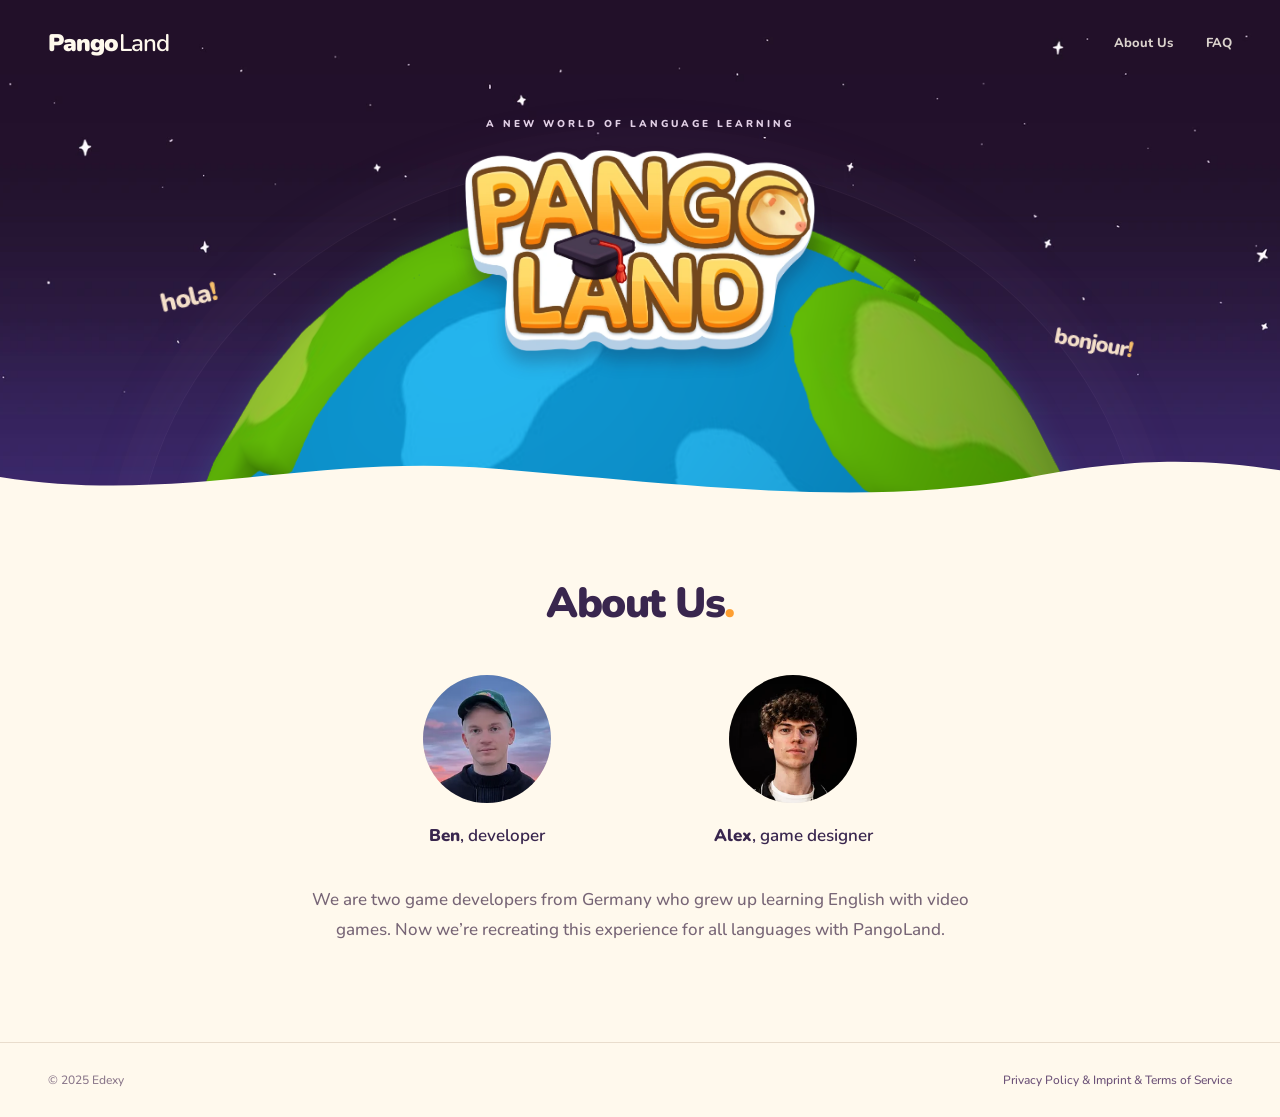
==== about/index.html @ 83613b7b "Move team to About Us page and replace PangoLand FAQ" ====
<!doctype html>
<html lang="en">
  <head>
    <meta charset="UTF-8" />
    <meta name="viewport" content="width=device-width, initial-scale=1" />
    <meta name="theme-color" content="#24152f" />
    <meta
      name="description"
      content="Meet Ben and Alex, the game developers from Germany creating PangoLand to help people learn languages through play."
    />
    <title>About Us — PangoLand</title>
    <link rel="icon" href="./favicon.png" type="image/png" sizes="64x64" />
    <link
      rel="preload"
      href="./assets/logo.webp"
      as="image"
      fetchpriority="high"
    />
    <script type="module" crossorigin src="./assets/load-globe-CWcsvR_Y.js"></script>
    <link rel="stylesheet" crossorigin href="./assets/load-globe-BnlYXJ7b.css">
  </head>
  <body>
    <a class="skip-link" href="#about">Skip to About Us</a>
    <main>
      <section class="world" id="world" aria-label="Welcome to Pango Land">
        <header class="navigation">
          <a class="wordmark" href="/pangoland/" aria-label="Pango Land home"
            ><strong>Pango</strong><span>Land</span></a
          >
          <nav aria-label="Main navigation">
            <a class="nav-link" href="/about/" aria-current="page">About Us</a>
            <a class="nav-link" href="/pangoland/#faq">FAQ</a>
          </nav>
        </header>

        <div class="banner-title">
          <p class="banner-eyebrow">A NEW WORLD OF LANGUAGE LEARNING</p>
          <img
            class="banner-logo"
            src="./assets/logo.webp"
            alt="Pango Land"
            width="790"
            height="451"
            fetchpriority="high"
          />
        </div>

        <div class="globe-stage">
          <div class="globe-halo" aria-hidden="true"></div>
          <div class="globe-view" id="globe-view">
            <img
              class="globe-poster"
              src="./assets/globe-poster.webp"
              alt=""
              width="1024"
              height="1024"
            />
            <canvas
              id="globe-canvas"
              tabindex="0"
              role="img"
              aria-label="Interactive globe with flags for France, Germany, the Netherlands, Simplified Chinese, Traditional Chinese, Japan, and Mexico"
              aria-describedby="globe-instructions"
            ></canvas>
          </div>
        </div>
        <p id="globe-instructions" class="visually-hidden">
          Drag to spin the globe. When focused, use the arrow keys to rotate it
          and Space to pause or resume automatic rotation.
        </p>
        <span class="orbital-word orbital-word-left" aria-hidden="true"
          >hola<span>!</span></span
        >
        <span class="orbital-word orbital-word-right" aria-hidden="true"
          >bonjour<span>!</span></span
        >
        <svg
          class="section-wave"
          viewBox="0 0 1440 65"
          preserveAspectRatio="none"
          aria-hidden="true"
        >
          <path
            d="M0 36C200 70 352 8 554 26C780 46 977 74 1160 36C1280 11 1360 15 1440 28V65H0Z"
          />
        </svg>
      </section>

      <section class="about-section" id="about" aria-labelledby="about-title">
        <h1 id="about-title">About Us<span>.</span></h1>
        <div class="team">
          <article class="team-member">
            <div class="profile-photo profile-ben">
              <img
                src="./assets/ben-256.webp"
                srcset="./assets/ben-256.webp 256w, ./assets/ben-512.webp 512w"
                sizes="(max-width: 760px) 138px, 163px"
                alt="Ben"
                width="512"
                height="561"
                loading="lazy"
                decoding="async"
              />
            </div>
            <h2>Ben<span class="team-role">, developer</span></h2>
          </article>
          <article class="team-member">
            <div class="profile-photo profile-alex">
              <img
                src="./assets/alex-256.webp"
                srcset="./assets/alex-256.webp 256w, ./assets/alex-512.webp 512w"
                sizes="(max-width: 760px) 144px, 170px"
                alt="Alex"
                width="512"
                height="512"
                loading="lazy"
                decoding="async"
              />
            </div>
            <h2>Alex<span class="team-role">, game designer</span></h2>
          </article>
        </div>
        <p class="team-description">
          We are two game developers from Germany who grew up learning English
          with video games. Now we’re recreating this experience for all languages
          with PangoLand.
        </p>
      </section>
    </main>

    <footer>
      <p>© 2025 Edexy</p>
      <a href="https://www.edexy-learn.com/imprint.html"
        >Privacy Policy &amp; Imprint &amp; Terms of Service</a
      >
    </footer>

  </body>
</html>
---- about/assets/load-globe-BnlYXJ7b.css ----
@font-face{font-family:Nunito Variable;font-style:normal;font-display:swap;font-weight:200 1000;src:url(./nunito-latin-wght-normal-BzFMHfZw.woff2)format("woff2")}:root{color:#39264e;font-synthesis:none;--cream:#fff9ed;--purple:#583779;--ink:#39264e;--orange:#fe9f31;background:#fff9ed;font-family:Nunito Variable,Nunito,ui-rounded,system-ui,sans-serif;font-size:16px;font-weight:500}*{box-sizing:border-box}html{scroll-behavior:smooth;scroll-padding-top:30px}body{min-width:280px;margin:0}button,a{-webkit-tap-highlight-color:transparent}button{font:inherit;cursor:pointer}a{color:inherit;text-decoration:none}button:focus-visible,a:focus-visible{outline-offset:6px;outline:3px solid #eea93b}button{touch-action:manipulation}img{max-width:100%;height:auto;display:block}button{border:0}.sr-only{clip-path:inset(50%);white-space:nowrap;border:0;width:1px;height:1px;margin:-1px;padding:0;position:absolute;overflow:hidden}.skip-link{z-index:20;background:var(--cream);border-radius:10px;padding:12px 20px;position:fixed;top:12px;left:12px;transform:translateY(-180%)}.skip-link:focus{transform:translateY(0)}.world{isolation:isolate;color:#fff9ed;background:#24152f url(../assets/banner-background.webp) 50%/cover no-repeat;height:500px;position:relative;overflow:hidden}.navigation{z-index:5;justify-content:space-between;align-items:center;max-width:1320px;margin:auto;padding:27px 48px;display:flex;position:relative}.wordmark{letter-spacing:-.9px;align-items:center;font-size:24px;font-weight:600;display:flex}.wordmark strong{font-weight:950}.navigation nav{align-items:center;gap:33px;font-size:13px;font-weight:750;display:flex}.nav-link{opacity:.84;transition:opacity .2s}.nav-link:hover{opacity:1}.banner-title{z-index:3;pointer-events:none;flex-direction:column;align-items:center;display:flex;position:absolute;inset:117px 0 auto}.banner-eyebrow{letter-spacing:3px;color:#e1cfe5;margin:0 0 19px;font-size:10px;font-weight:850}.banner-logo{filter:drop-shadow(0 12px 8px #17133040);width:350px}.globe-stage{pointer-events:none;z-index:1;width:950px;height:310px;position:absolute;bottom:5px;left:50%;transform:translate(-50%)}.globe-view{aspect-ratio:1;filter:drop-shadow(0 0 14px #4fbfe422);width:131.455%;position:absolute;top:0;left:-15.7277%;transform:translateY(-11.9643%)}.globe-poster,.globe-view canvas{object-fit:contain;width:100%;height:100%;position:absolute;inset:0}.globe-view canvas{opacity:0;pointer-events:auto;touch-action:none;cursor:grab;-webkit-user-select:none;user-select:none;transition:opacity .8s}.globe-view canvas:active{cursor:grabbing}.globe-view:has(canvas:focus-visible){filter:drop-shadow(0 0 12px #ffc76488)}.globe-view canvas:focus-visible{outline:none}.visually-hidden{clip-path:inset(50%);white-space:nowrap;border:0;width:1px;height:1px;margin:-1px;padding:0;position:absolute;overflow:hidden}.globe-view.is-ready canvas{opacity:1}.globe-view .globe-poster{width:76.0714%;height:76.0714%;inset:11.9643%}.globe-view.is-ready .globe-poster{opacity:0;transition:opacity .8s}.globe-halo{border:1px solid #f1d1ff0e;border-radius:50%;position:absolute;inset:-28px -30px -505px;box-shadow:0 0 80px #9d6bd610,0 0 0 30px #ffffff02}.orbital-word{pointer-events:none;z-index:2;letter-spacing:-1px;color:#f4dfc9;font-size:26px;font-weight:850;position:absolute}.orbital-word span{color:#f4be6a}.orbital-word-left{top:280px;left:calc(50% - 480px);transform:rotate(-13deg)}.orbital-word-right{font-size:22px;top:328px;right:calc(50% - 493px);transform:rotate(11deg)}.section-wave{pointer-events:none;z-index:4;width:100%;height:54px;fill:var(--cream);position:absolute;bottom:-1px;left:0}.adventure{background:radial-gradient(ellipse at 73% 42%, #ffecbf75, transparent 54%), var(--cream);padding:57px 48px 96px;position:relative;overflow:clip}.adventure-inner{grid-template-columns:46% 54%;align-items:center;max-width:1200px;min-height:480px;margin:0 auto;display:grid}.adventure-copy{z-index:2;padding-bottom:25px;position:relative}.eyebrow{letter-spacing:1.8px;color:#98764e;align-items:center;gap:9px;margin:0 0 22px;font-size:9px;font-weight:900;display:flex}.eyebrow>span{color:#db963b;font-size:19px;line-height:1}h1{letter-spacing:-2.5px;margin:0 0 25px;font-size:clamp(46px,4.3vw,64px);font-weight:950;line-height:1.05}.play-highlight{color:var(--orange);display:inline-block;position:relative}.play-highlight svg{fill:none;width:100%;height:13px;stroke:var(--orange);stroke-width:3px;stroke-linecap:round;position:absolute;bottom:-10px;left:0}.intro{max-width:350px;margin:31px 0 12px;font-size:18px;font-weight:750;line-height:1.55}.description{color:#827384;max-width:342px;margin:0 0 26px;font-size:14px;line-height:1.75}.store-links{--badge-height:48px;align-items:center;gap:14px;margin-top:30px;display:flex}.store-badge{height:var(--badge-height);width:calc(var(--badge-height) * 3);border-radius:7px;flex-shrink:0;align-items:center;transition:transform .2s;display:flex}.store-badge:hover{transform:translateY(-3px)}.store-badge img{height:var(--badge-height);width:auto;max-width:none}.google-play-badge{width:calc(var(--badge-height) * 3.35714)}.google-play-badge img{height:calc(var(--badge-height) * 1.4881);margin-left:calc(var(--badge-height) * -.244048)}.showcase{align-self:stretch;min-width:0;min-height:460px;margin-top:-30px;position:relative}.showcase-glow{opacity:.5;background:#fbe9bd;border-radius:50%;position:absolute;inset:65px -30px 40px 0;transform:rotate(-15deg)}.phone-preview{filter:drop-shadow(4px 25px 17px #5e3b5225);background:0 0;width:110%;padding:0;transition:transform .35s;position:absolute;top:60px;left:-2%}.phone-preview:hover{transform:translateY(-6px)rotate(-1deg)}.phone-preview img{width:100%;height:auto}.preview-hint{color:#fff;opacity:0;background:#2b2035e8;border:1px solid #ffffff42;border-radius:30px;align-items:center;gap:6px;padding:9px 13px;font-size:10px;font-weight:750;transition:opacity .25s;display:flex;position:absolute;bottom:20%;right:17%;transform:rotate(18deg)}.phone-preview:hover .preview-hint,.phone-preview:focus-visible .preview-hint{opacity:1}.pango{z-index:3;filter:drop-shadow(0 15px 8px #73511712);width:220px;scroll-margin-top:120px;position:absolute;bottom:-21px;left:-113px}.pango img{width:100%}.pango-greeting{color:#8d704d;white-space:nowrap;background:#fffdf7;border:1px solid #ecd8b4;border-radius:12px 12px 2px;padding:9px 14px;font-size:12px;font-weight:850;position:absolute;top:2px;left:-56px;transform:rotate(-10deg);box-shadow:0 3px #f3e6d2}.pango-greeting span{color:#bd8040;margin-left:3px}.showcase-spark{color:#d49a49;position:absolute}.spark-one{font-size:32px;top:187px;right:-28px;transform:rotate(15deg)}.spark-two{font-size:36px;top:39px;left:10px;transform:rotate(-12deg)}.faq-section{background:#fcf2e3;border-top:1px solid #f0e3cf;border-bottom:1px solid #f0e3cf;padding:86px 48px 94px;scroll-margin-top:0}.faq-inner{max-width:1200px;margin:auto}.about-section h1{letter-spacing:-1.5px;margin:14px 0 0;font-size:42px;font-weight:900;line-height:1.15}.about-section h1 span{color:var(--orange)}.faq-list details{border-bottom:1px solid #e5d7c3}.faq-list details:first-child{border-top:1px solid #e5d7c3}.faq-list summary{cursor:pointer;justify-content:space-between;align-items:center;gap:28px;padding:23px 0;font-size:16px;font-weight:800;list-style:none;display:flex}.faq-list summary::-webkit-details-marker{display:none}.faq-list summary:focus-visible{outline:2px solid var(--orange);outline-offset:5px;border-radius:3px}.accordion-icon{flex:0 0 20px;height:20px;position:relative}.accordion-icon:before,.accordion-icon:after{content:"";background:#745383;border-radius:2px;width:16px;height:2px;position:absolute;top:9px;left:2px}.accordion-icon:after{transition:transform .2s;transform:rotate(90deg)}details[open] .accordion-icon:after{transform:rotate(0)}.faq-answer{padding:0 42px 25px 0}.faq-answer p{color:#776576;margin:0;font-size:14px;line-height:1.85}.faq-answer a{text-underline-offset:3px;color:#583779;text-decoration:underline}.about-section{text-align:center;padding:80px 48px 98px}.about-section h1{margin:0 0 47px}.team{grid-template-columns:repeat(2,minmax(0,210px));justify-content:center;gap:96px;display:grid}.team-member{min-width:0}.profile-photo{aspect-ratio:1;background:#eee3d4;border-radius:50%;width:128px;max-width:100%;margin-inline:auto;position:relative;overflow:hidden}.profile-photo img{max-width:none;height:auto;position:absolute}.profile-ben img{width:126.957%;top:-13.4783%;left:-10.3261%}.profile-alex img{width:132.987%;top:-1.8182%;left:-15.7143%}.team-member h2{margin:20px 0 0;font-size:17px;font-weight:850;line-height:1.5}.team-role{font-weight:600}.team-description{color:#776576;max-width:660px;margin:36px auto 0;font-size:17px;line-height:1.75}footer{color:#8b788b;border-top:1px solid #e9ddcd;justify-content:space-between;align-items:center;gap:24px;max-width:1296px;margin:0 auto;padding:29px 48px;font-size:12px;display:flex}footer p{margin:0}footer a{color:#6c5278;text-underline-offset:4px}footer a:hover{text-decoration:underline}.dialog-open{overflow:hidden}.preview-dialog{background:var(--cream);width:min(1000px,90vw);max-height:90dvh;color:var(--ink);overscroll-behavior:contain;border:0;border-radius:22px;padding:35px 35px 18px;box-shadow:0 30px 100px #0007}.preview-dialog::backdrop{-webkit-backdrop-filter:blur(8px);backdrop-filter:blur(8px);background:#20122fe0}.dialog-close{width:36px;height:36px;color:var(--ink);background:#efdfc8;border-radius:50%;font-size:26px;position:absolute;top:12px;right:17px}.dialog-copy .eyebrow{margin-bottom:12px;font-size:9px}.dialog-copy h2{letter-spacing:-.7px;margin:0 25px 10px 0;font-size:30px;font-weight:900;line-height:1.1}.dialog-copy>p:last-child{color:#887589;margin:0 0 22px;font-size:14px}.preview-dialog>img{border-radius:12px;width:100%;height:auto}.dialog-caption{text-align:center;color:#917c90;margin:14px 0 0;font-size:10px}@media (width>=1600px){.world{height:540px}.globe-stage{width:1100px;height:330px;bottom:0}.banner-title{top:125px}.banner-logo{width:380px}.navigation{max-width:1420px}.adventure{padding-top:72px}.adventure-inner{max-width:1280px}.showcase{margin-top:-10px}}@media (width<=1100px){.world{height:490px}.navigation{padding:24px 32px}.globe-stage{width:850px;height:290px;bottom:0}.banner-title{top:112px}.banner-logo{width:320px}.orbital-word-left{top:300px;left:10%}.orbital-word-right{top:295px;right:9%}.adventure{padding:50px 38px 90px}.adventure-inner{grid-template-columns:45% 55%;min-height:460px}h1{font-size:51px}.eyebrow{letter-spacing:1.2px;font-size:8px}.intro{max-width:290px;font-size:16px}.description{max-width:280px;font-size:13px}.showcase{min-height:410px;margin-top:0}.phone-preview{width:100%;top:90px;left:0}.pango{width:180px;bottom:0;left:-55px}.pango-greeting{font-size:10px;top:-9px;left:-35px}.spark-two{top:75px}.spark-one{right:-20px}}@media (width<=760px){.navigation{padding:22px 24px}.wordmark{font-size:20px}.navigation nav{gap:20px}.nav-link{font-size:11px}.world{height:490px}.banner-title{top:118px}.banner-logo{width:290px}.banner-eyebrow{letter-spacing:2px;margin-bottom:21px;font-size:8px}.globe-stage{width:720px;height:280px;bottom:0}.orbital-word-left{font-size:20px;top:299px;left:6%}.orbital-word-right{font-size:18px;top:286px;right:5%}.section-wave{height:36px}.adventure{padding:34px 25px 64px}.adventure-inner{flex-direction:column;min-height:0;display:flex}.adventure-copy{text-align:center;width:100%;padding:0}.eyebrow{letter-spacing:1.4px;justify-content:center;margin-bottom:19px;font-size:8px}h1{letter-spacing:-2px;margin-bottom:26px;font-size:57px;line-height:1.02}.intro{max-width:325px;margin:27px auto 10px;font-size:16px}.description{max-width:310px;margin:0 auto 24px;font-size:13px}.showcase{align-self:center;width:100%;max-width:580px;height:425px;min-height:0;margin:30px auto 0}.phone-preview{width:98%;top:53px;left:5%}.showcase-glow{inset:70px 8px 37px 27px}.pango{width:180px;bottom:5px;left:0}.pango-greeting{font-size:10px;top:-15px;left:-4px}.spark-one{font-size:25px;top:115px;right:-5px}.spark-two{font-size:27px;top:55px;left:21px}.preview-dialog{border-radius:18px;width:94vw;padding:40px 17px 17px}.dialog-copy h2{font-size:24px}.dialog-copy .eyebrow{justify-content:flex-start}.dialog-copy>p:last-child{font-size:12px}.preview-dialog>img{border-radius:8px}}@media (width<=440px){.navigation{padding:20px}.wordmark{font-size:18px}.navigation nav{gap:18px}.world{height:452px}.banner-title{top:109px}.banner-logo{width:264px}.banner-eyebrow{letter-spacing:1.6px;font-size:7px}.globe-stage{width:605px;height:255px;bottom:-4px}.orbital-word-left{font-size:17px;top:294px;left:6%}.orbital-word-right{font-size:15px;top:286px;right:4%}.adventure{padding:30px 21px 64px}.eyebrow{letter-spacing:1.1px;gap:6px;font-size:7px}h1{font-size:clamp(40px,12.6vw,49px)}.showcase{height:325px;margin-top:32px}.phone-preview{width:104%;top:55px;left:0}.pango{width:145px;bottom:-5px;left:-4px}.pango-greeting{padding:7px 10px;font-size:9px;top:-17px;left:0}.showcase-glow{inset:60px 0 26px}.spark-two{font-size:22px;top:63px;left:4px}.spark-one{font-size:23px;right:-8px}}@media (prefers-reduced-motion:reduce){html{scroll-behavior:auto}*,:before,:after{transition:none!important;animation:none!important}}@media (width<=1100px){.store-links{--badge-height:44px;gap:12px}.about-section h1{font-size:36px}}@media (width<=760px){.store-links{--badge-height:48px;justify-content:center}.navigation .nav-link{align-items:center;min-height:36px;display:inline-flex}.faq-section{padding:56px 25px 62px}.faq-list summary{gap:20px;padding:21px 0;font-size:15px}.faq-answer{padding-right:24px}.faq-answer p{font-size:13px}.about-section{padding:58px 25px 66px}.about-section h1{margin-bottom:32px;font-size:34px}.team{gap:56px}.profile-photo{width:108px}.team-description{margin-top:28px;font-size:15px}footer{padding:26px 25px;font-size:11px}}@media (width<=440px){.navigation nav{gap:16px}.nav-link{font-size:11px}.store-links{--badge-height:40px;gap:8px}.faq-section{padding-inline:21px}.about-section h1{font-size:31px}.team{gap:24px}.profile-photo{width:108px}.team-member h2{font-size:15px}footer{flex-direction:column;align-items:flex-start;gap:13px;padding-inline:21px}}
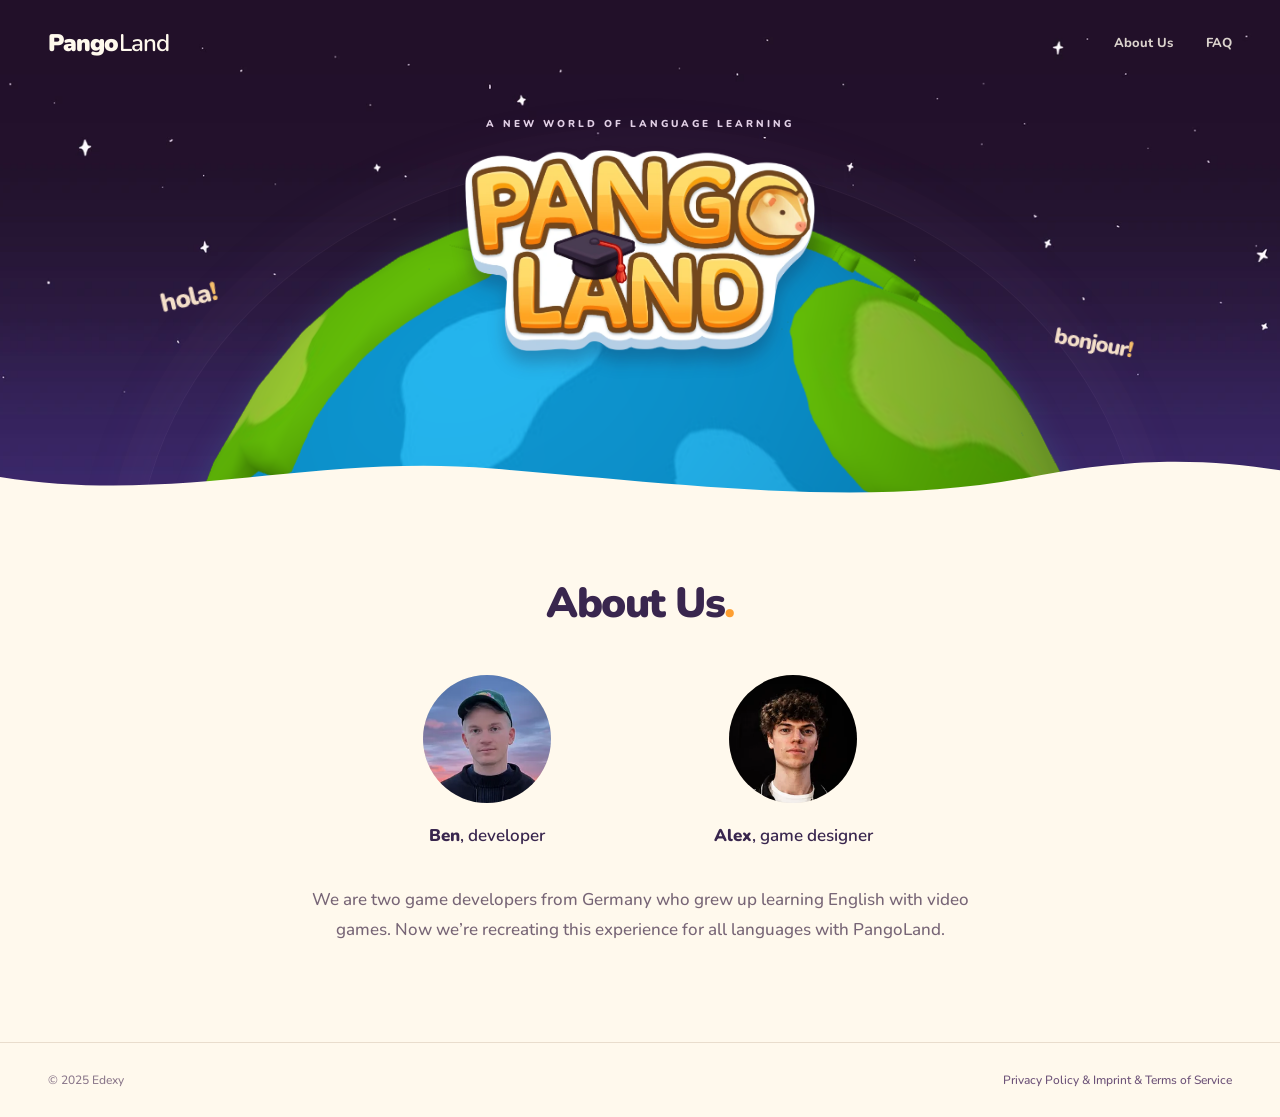
==== commit fb04b2bf: "Use supplied pangolin coin favicon" ====
--- a/about/index.html
+++ b/about/index.html
@@ -9,7 +9,7 @@
       content="Meet Ben and Alex, the game developers from Germany creating PangoLand to help people learn languages through play."
     />
     <title>About Us — PangoLand</title>
-    <link rel="icon" href="./favicon.png" type="image/png" sizes="64x64" />
+    <link rel="icon" href="./favicon.png?v=b04d0887" type="image/png" sizes="501x501" />
     <link
       rel="preload"
       href="./assets/logo.webp"
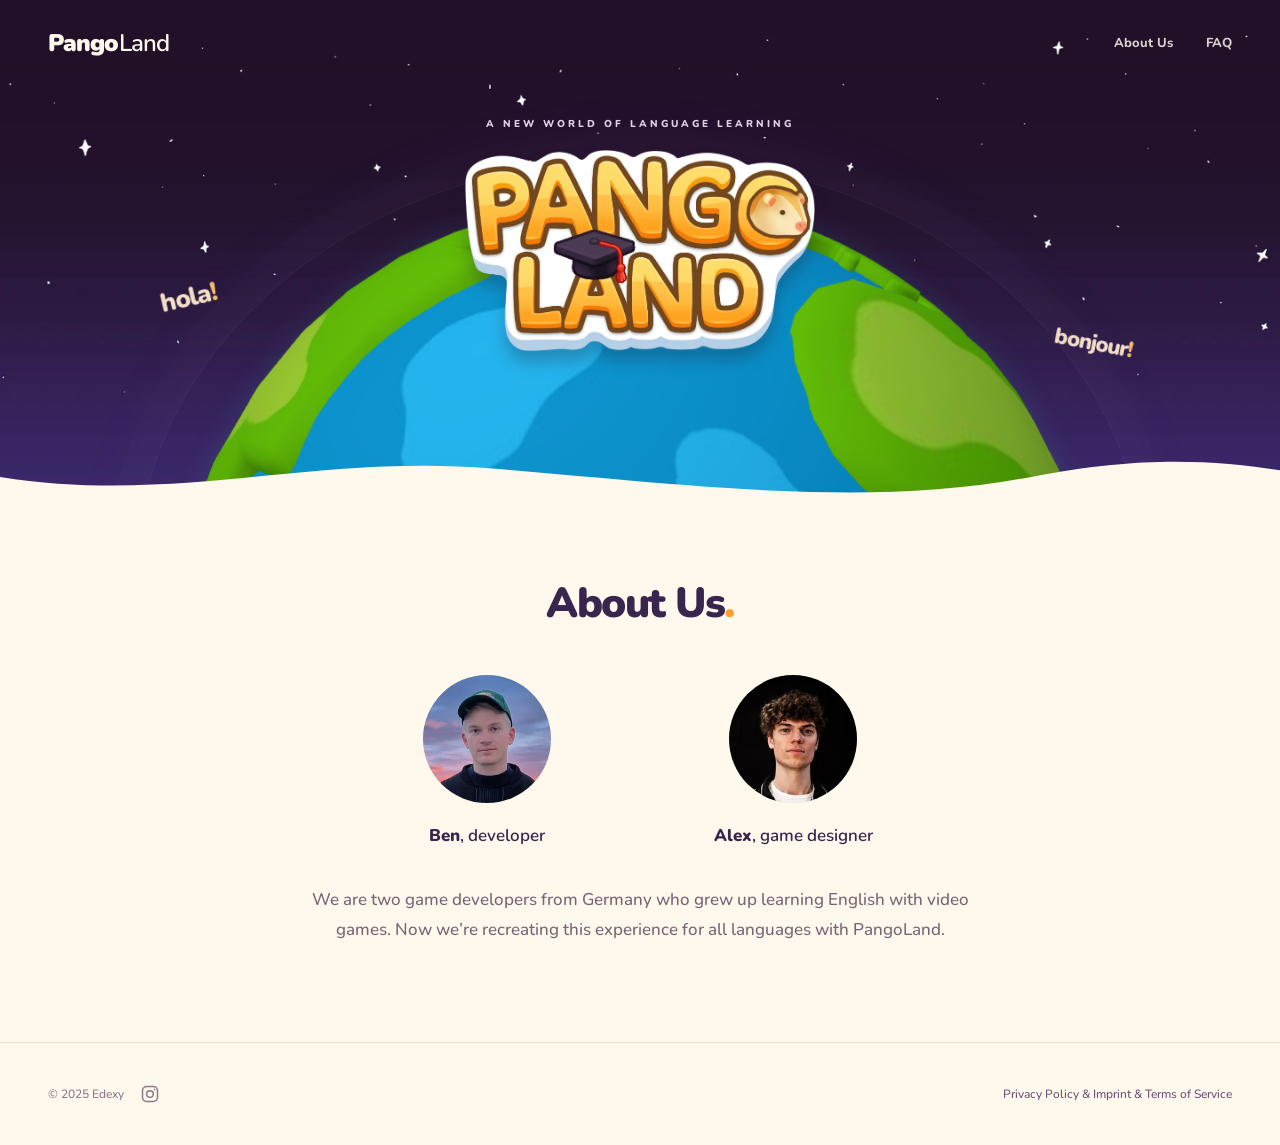
==== commit 56f1e541: "Add monochrome Instagram link to Pango Land footers" ====
--- a/about/index.html
+++ b/about/index.html
@@ -16,8 +16,8 @@
       as="image"
       fetchpriority="high"
     />
-    <script type="module" crossorigin src="./assets/load-globe-CWcsvR_Y.js"></script>
-    <link rel="stylesheet" crossorigin href="./assets/load-globe-BnlYXJ7b.css">
+    <script type="module" crossorigin src="./assets/load-globe-Cw-u8L3i.js"></script>
+    <link rel="stylesheet" crossorigin href="./assets/load-globe-BufWmJd8.css">
   </head>
   <body>
     <a class="skip-link" href="#about">Skip to About Us</a>
@@ -129,7 +129,23 @@
     </main>
 
     <footer>
-      <p>© 2025 Edexy</p>
+      <div class="footer-brand">
+        <p>© 2025 Edexy</p>
+        <a
+          class="footer-social"
+          href="https://www.instagram.com/langolinpangolin/"
+          target="_blank"
+          rel="noopener noreferrer"
+          aria-label="Pango Land on Instagram (opens in a new tab)"
+          title="Instagram"
+        >
+          <svg width="20" height="20" viewBox="0 0 24 24" fill="none" stroke="currentColor" stroke-width="1.8" aria-hidden="true" focusable="false">
+            <rect x="3" y="3" width="18" height="18" rx="5" />
+            <circle cx="12" cy="12" r="4" />
+            <circle cx="17.5" cy="6.5" r="1" fill="currentColor" stroke="none" />
+          </svg>
+        </a>
+      </div>
       <a href="https://www.edexy-learn.com/imprint.html"
         >Privacy Policy &amp; Imprint &amp; Terms of Service</a
       >
--- a/about/assets/load-globe-BufWmJd8.css
+++ b/about/assets/load-globe-BufWmJd8.css
@@ -0,0 +1 @@
+@font-face{font-family:Nunito Variable;font-style:normal;font-display:swap;font-weight:200 1000;src:url(./nunito-latin-wght-normal-BzFMHfZw.woff2)format("woff2")}:root{color:#39264e;font-synthesis:none;--cream:#fff9ed;--purple:#583779;--ink:#39264e;--orange:#fe9f31;background:#fff9ed;font-family:Nunito Variable,Nunito,ui-rounded,system-ui,sans-serif;font-size:16px;font-weight:500}*{box-sizing:border-box}html{scroll-behavior:smooth;scroll-padding-top:30px}body{min-width:280px;margin:0}button,a{-webkit-tap-highlight-color:transparent}button{font:inherit;cursor:pointer}a{color:inherit;text-decoration:none}button:focus-visible,a:focus-visible{outline-offset:6px;outline:3px solid #eea93b}button{touch-action:manipulation}img{max-width:100%;height:auto;display:block}button{border:0}.sr-only{clip-path:inset(50%);white-space:nowrap;border:0;width:1px;height:1px;margin:-1px;padding:0;position:absolute;overflow:hidden}.skip-link{z-index:20;background:var(--cream);border-radius:10px;padding:12px 20px;position:fixed;top:12px;left:12px;transform:translateY(-180%)}.skip-link:focus{transform:translateY(0)}.world{isolation:isolate;color:#fff9ed;background:#24152f url(../assets/banner-background.webp) 50%/cover no-repeat;height:500px;position:relative;overflow:hidden}.navigation{z-index:5;justify-content:space-between;align-items:center;max-width:1320px;margin:auto;padding:27px 48px;display:flex;position:relative}.wordmark{letter-spacing:-.9px;align-items:center;font-size:24px;font-weight:600;display:flex}.wordmark strong{font-weight:950}.navigation nav{align-items:center;gap:33px;font-size:13px;font-weight:750;display:flex}.nav-link{opacity:.84;transition:opacity .2s}.nav-link:hover{opacity:1}.banner-title{z-index:3;pointer-events:none;flex-direction:column;align-items:center;display:flex;position:absolute;inset:117px 0 auto}.banner-eyebrow{letter-spacing:3px;color:#e1cfe5;margin:0 0 19px;font-size:10px;font-weight:850}.banner-logo{filter:drop-shadow(0 12px 8px #17133040);width:350px}.globe-stage{pointer-events:none;z-index:1;width:950px;height:310px;position:absolute;bottom:5px;left:50%;transform:translate(-50%)}.globe-view{aspect-ratio:1;filter:drop-shadow(0 0 14px #4fbfe422);width:131.455%;position:absolute;top:0;left:-15.7277%;transform:translateY(-11.9643%)}.globe-poster,.globe-view canvas{object-fit:contain;width:100%;height:100%;position:absolute;inset:0}.globe-view canvas{opacity:0;pointer-events:auto;touch-action:none;cursor:grab;-webkit-user-select:none;user-select:none;transition:opacity .8s}.globe-view canvas:active{cursor:grabbing}.globe-view:has(canvas:focus-visible){filter:drop-shadow(0 0 12px #ffc76488)}.globe-view canvas:focus-visible{outline:none}.visually-hidden{clip-path:inset(50%);white-space:nowrap;border:0;width:1px;height:1px;margin:-1px;padding:0;position:absolute;overflow:hidden}.globe-view.is-ready canvas{opacity:1}.globe-view .globe-poster{width:76.0714%;height:76.0714%;inset:11.9643%}.globe-view.is-ready .globe-poster{opacity:0;transition:opacity .8s}.globe-halo{border:1px solid #f1d1ff0e;border-radius:50%;position:absolute;inset:-28px -30px -505px;box-shadow:0 0 80px #9d6bd610,0 0 0 30px #ffffff02}.orbital-word{pointer-events:none;z-index:2;letter-spacing:-1px;color:#f4dfc9;font-size:26px;font-weight:850;position:absolute}.orbital-word span{color:#f4be6a}.orbital-word-left{top:280px;left:calc(50% - 480px);transform:rotate(-13deg)}.orbital-word-right{font-size:22px;top:328px;right:calc(50% - 493px);transform:rotate(11deg)}.section-wave{pointer-events:none;z-index:4;width:100%;height:54px;fill:var(--cream);position:absolute;bottom:-1px;left:0}.adventure{background:radial-gradient(ellipse at 73% 42%, #ffecbf75, transparent 54%), var(--cream);padding:57px 48px 96px;position:relative;overflow:clip}.adventure-inner{grid-template-columns:46% 54%;align-items:center;max-width:1200px;min-height:480px;margin:0 auto;display:grid}.adventure-copy{z-index:2;padding-bottom:25px;position:relative}.eyebrow{letter-spacing:1.8px;color:#98764e;align-items:center;gap:9px;margin:0 0 22px;font-size:9px;font-weight:900;display:flex}.eyebrow>span{color:#db963b;font-size:19px;line-height:1}h1{letter-spacing:-2.5px;margin:0 0 25px;font-size:clamp(46px,4.3vw,64px);font-weight:950;line-height:1.05}.play-highlight{color:var(--orange);display:inline-block;position:relative}.play-highlight svg{fill:none;width:100%;height:13px;stroke:var(--orange);stroke-width:3px;stroke-linecap:round;position:absolute;bottom:-10px;left:0}.intro{max-width:350px;margin:31px 0 12px;font-size:18px;font-weight:750;line-height:1.55}.description{color:#827384;max-width:342px;margin:0 0 26px;font-size:14px;line-height:1.75}.store-links{--badge-height:48px;align-items:center;gap:14px;margin-top:30px;display:flex}.store-badge{height:var(--badge-height);width:calc(var(--badge-height) * 3);border-radius:7px;flex-shrink:0;align-items:center;transition:transform .2s;display:flex}.store-badge:hover{transform:translateY(-3px)}.store-badge img{height:var(--badge-height);width:auto;max-width:none}.google-play-badge{width:calc(var(--badge-height) * 3.35714)}.google-play-badge img{height:calc(var(--badge-height) * 1.4881);margin-left:calc(var(--badge-height) * -.244048)}.showcase{align-self:stretch;min-width:0;min-height:460px;margin-top:-30px;position:relative}.showcase-glow{opacity:.5;background:#fbe9bd;border-radius:50%;position:absolute;inset:65px -30px 40px 0;transform:rotate(-15deg)}.phone-preview{filter:drop-shadow(4px 25px 17px #5e3b5225);background:0 0;width:110%;padding:0;transition:transform .35s;position:absolute;top:60px;left:-2%;transform:rotate(-10deg)}.phone-preview:hover{transform:translateY(-6px)rotate(-11deg)}.phone-preview img{width:100%;height:auto}.preview-hint{color:#fff;opacity:0;background:#2b2035e8;border:1px solid #ffffff42;border-radius:30px;align-items:center;gap:6px;padding:9px 13px;font-size:10px;font-weight:750;transition:opacity .25s;display:flex;position:absolute;bottom:20%;right:17%;transform:rotate(18deg)}.phone-preview:hover .preview-hint,.phone-preview:focus-visible .preview-hint{opacity:1}.pango{z-index:3;filter:drop-shadow(0 15px 8px #73511712);width:220px;scroll-margin-top:120px;position:absolute;bottom:-21px;left:-113px}.pango img{width:100%}.pango-greeting{color:#8d704d;white-space:nowrap;background:#fffdf7;border:1px solid #ecd8b4;border-radius:12px 12px 2px;padding:9px 14px;font-size:12px;font-weight:850;position:absolute;top:2px;left:-56px;transform:rotate(-10deg);box-shadow:0 3px #f3e6d2}.pango-greeting span{color:#bd8040;margin-left:3px}.showcase-spark{color:#d49a49;position:absolute}.spark-one{font-size:32px;top:187px;right:-28px;transform:rotate(15deg)}.spark-two{font-size:36px;top:39px;left:10px;transform:rotate(-12deg)}.gameplay-features{gap:104px;max-width:1296px;margin:0 auto;padding:0 48px 112px;display:grid}.feature-row{grid-template-columns:minmax(0,.8fr) minmax(0,1.65fr);align-items:center;gap:64px;display:grid}.feature-row-reverse{grid-template-columns:minmax(0,1.65fr) minmax(0,.8fr)}.feature-row-reverse .feature-story{grid-area:1/2}.feature-row-reverse .feature-video-wrap{grid-area:1/1}.feature-story{text-align:center}.feature-story h2{letter-spacing:-.8px;text-wrap:balance;max-width:340px;margin:18px auto 0;font-size:clamp(24px,2.4vw,32px);font-weight:900;line-height:1.2}.feature-art{place-items:center;width:240px;height:230px;margin:0 auto;display:grid;position:relative}.feature-art img{object-fit:contain;width:auto;max-width:100%;height:230px;display:block}.feature-art-battery img{height:210px}.feature-art-nova img{transform:scaleX(-1)}.feature-spark{color:#d49a49;font-size:30px;position:absolute;top:18px;right:11px}.feature-video-wrap{aspect-ratio:80/37;background:#e9dec9;border-radius:20px;min-width:0;position:relative;box-shadow:0 5px #e5d6b9,0 18px 40px #5e3b5212}.feature-video-wrap video{aspect-ratio:80/37;border-radius:inherit;object-fit:contain;width:100%;height:100%;display:block}.feature-video-wrap video:focus-visible{outline:3px solid var(--purple);outline-offset:5px}.video-toggle{min-height:44px;color:var(--purple);text-underline-offset:3px;background:0 0;border-radius:8px;padding:10px 14px;font-size:12px;font-weight:800;text-decoration:underline;position:absolute;top:calc(100% + 10px);left:50%;transform:translate(-50%)}.video-toggle:not(:focus-visible):not([data-manual-playback=true]){clip-path:inset(50%);white-space:nowrap;border:0;width:1px;height:1px;min-height:0;margin:-1px;padding:0;overflow:hidden}.video-fallback{text-align:center;width:100%;color:var(--purple);border-radius:inherit;padding:10px;font-weight:800;text-decoration:underline;position:absolute;top:calc(100% + 10px);left:0}@media (width<=1000px){.gameplay-features{gap:80px;padding-inline:32px}.feature-row{gap:32px}.feature-art{width:210px}}@media (width<=760px){.gameplay-features{gap:64px;padding:12px 25px 80px}.feature-row,.feature-row-reverse{flex-direction:column;gap:25px;display:flex}.feature-story{width:100%}.feature-art{width:190px;height:180px}.feature-art img{height:180px}.feature-art-battery img{height:170px}.feature-spark{font-size:25px;top:8px}.feature-story h2{letter-spacing:-.6px;max-width:400px;margin-top:15px;font-size:26px}.feature-video-wrap{border-radius:14px;width:100%}}.supported-languages{padding:0 48px 100px}.languages-inner{text-align:center;max-width:1000px;margin:0 auto}.supported-languages h2{letter-spacing:-1px;text-wrap:balance;margin:0 0 46px;font-size:clamp(28px,3vw,38px);font-weight:900;line-height:1.15}.language-grid{grid-template-columns:repeat(5,minmax(0,1fr));gap:34px 36px;margin:0;padding:0;list-style:none;display:grid}.language-card{min-width:0}.language-flag{isolation:isolate;aspect-ratio:244/150;border-radius:14px;max-width:164px;margin:0 auto;position:relative;overflow:hidden}.language-flag img{object-fit:cover;width:100%;height:100%}.language-name{text-wrap:balance;margin-top:16px;font-size:16px;font-weight:800;line-height:1.4;display:block}.language-card-upcoming .language-flag img{filter:grayscale()}.language-card-upcoming .language-name{color:#776576}.language-release{color:#39264e;background:#e6e1e8db;flex-direction:column;justify-content:center;gap:2px;padding:8px;font-size:12px;font-weight:750;line-height:1.35;display:flex;position:absolute;inset:0}.language-release strong{font-size:16px;font-weight:900}@media (width<=900px){.supported-languages{padding-inline:32px}.language-grid{gap:30px 20px}.language-name,.language-release strong{font-size:14px}}@media (width<=760px){.supported-languages{padding:0 25px 72px}.supported-languages h2{margin-bottom:34px;font-size:30px}.language-grid{grid-template-columns:repeat(2,minmax(0,1fr));gap:28px 26px;max-width:440px;margin-inline:auto}.language-flag{border-radius:12px;max-width:164px}.language-name{margin-top:12px;font-size:15px}.language-release strong{font-size:15px}}.testimonial-section{padding:12px 48px 80px}.testimonial-card{isolation:isolate;background:var(--purple);max-width:680px;color:var(--cream);text-align:center;border:1px solid #71518e;border-radius:28px;margin:0 auto;padding:32px 50px 30px;position:relative;overflow:clip;transform:rotate(-1.5deg);box-shadow:0 6px #39264e,0 24px 40px #39264e1c}.testimonial-quote-mark{z-index:-1;pointer-events:none;-webkit-user-select:none;user-select:none;color:var(--cream);opacity:.14;font-family:Georgia,serif;font-size:180px;font-weight:700;line-height:1;position:absolute}.testimonial-quote-mark.quote-open{top:-10px;left:20px}.testimonial-quote-mark.quote-close{bottom:-80px;right:20px}.testimonial-stars{color:var(--orange);letter-spacing:5px;font-size:21px;line-height:1}.testimonial-card blockquote{max-width:560px;margin:22px auto 24px}.testimonial-card blockquote p{text-wrap:balance;margin:0;font-size:clamp(20px,2.2vw,26px);font-weight:800;line-height:1.45}.testimonial-card figcaption{flex-direction:column;gap:3px;font-size:13px;line-height:1.5;display:flex}.testimonial-card figcaption strong{font-size:16px;font-weight:850}.testimonial-card figcaption span{color:#e6d8ec}.faq-section{background:#fcf2e3;border-top:1px solid #f0e3cf;border-bottom:1px solid #f0e3cf;padding:86px 48px 94px;scroll-margin-top:0}.faq-inner{max-width:1200px;margin:auto}.about-section h1{letter-spacing:-1.5px;margin:14px 0 0;font-size:42px;font-weight:900;line-height:1.15}.about-section h1 span{color:var(--orange)}.faq-list details{border-bottom:1px solid #e5d7c3}.faq-list details:first-child{border-top:1px solid #e5d7c3}.faq-list summary{cursor:pointer;justify-content:space-between;align-items:center;gap:28px;padding:23px 0;font-size:16px;font-weight:800;list-style:none;display:flex}.faq-list summary::-webkit-details-marker{display:none}.faq-list summary:focus-visible{outline:2px solid var(--orange);outline-offset:5px;border-radius:3px}.accordion-icon{flex:0 0 20px;height:20px;position:relative}.accordion-icon:before,.accordion-icon:after{content:"";background:#745383;border-radius:2px;width:16px;height:2px;position:absolute;top:9px;left:2px}.accordion-icon:after{transition:transform .2s;transform:rotate(90deg)}details[open] .accordion-icon:after{transform:rotate(0)}.faq-answer{padding:0 42px 25px 0}.faq-answer p{color:#776576;margin:0;font-size:14px;line-height:1.85}.faq-answer a{text-underline-offset:3px;color:#583779;text-decoration:underline}.about-section{text-align:center;padding:80px 48px 98px}.about-section h1{margin:0 0 47px}.team{grid-template-columns:repeat(2,minmax(0,210px));justify-content:center;gap:96px;display:grid}.team-member{min-width:0}.profile-photo{aspect-ratio:1;background:#eee3d4;border-radius:50%;width:128px;max-width:100%;margin-inline:auto;position:relative;overflow:hidden}.profile-photo img{max-width:none;height:auto;position:absolute}.profile-ben img{width:126.957%;top:-13.4783%;left:-10.3261%}.profile-alex img{width:132.987%;top:-1.8182%;left:-15.7143%}.team-member h2{margin:20px 0 0;font-size:17px;font-weight:850;line-height:1.5}.team-role{font-weight:600}.team-description{color:#776576;max-width:660px;margin:36px auto 0;font-size:17px;line-height:1.75}footer{color:#8b788b;border-top:1px solid #e9ddcd;flex-wrap:wrap;justify-content:space-between;align-items:center;gap:24px;max-width:1296px;margin:0 auto;padding:29px 48px;font-size:12px;display:flex}footer p{margin:0}footer a{color:#6c5278;text-underline-offset:4px}footer a:hover{text-decoration:underline}.footer-brand{flex-shrink:0;align-items:center;gap:4px;display:flex}footer .footer-social{width:44px;height:44px;color:inherit;border-radius:8px;justify-content:center;align-items:center;display:inline-flex}.footer-social svg{display:block}footer .footer-social:hover{opacity:.75;text-decoration:none}footer .footer-social:focus-visible{outline-offset:2px;outline-color:currentColor}.dialog-open{overflow:hidden}.preview-dialog{background:var(--cream);width:min(1000px,90vw);max-height:90dvh;color:var(--ink);overscroll-behavior:contain;border:0;border-radius:22px;padding:35px 35px 18px;box-shadow:0 30px 100px #0007}.preview-dialog::backdrop{-webkit-backdrop-filter:blur(8px);backdrop-filter:blur(8px);background:#20122fe0}.dialog-close{width:36px;height:36px;color:var(--ink);background:#efdfc8;border-radius:50%;font-size:26px;position:absolute;top:12px;right:17px}.dialog-copy .eyebrow{margin-bottom:12px;font-size:9px}.dialog-copy h2{letter-spacing:-.7px;margin:0 25px 10px 0;font-size:30px;font-weight:900;line-height:1.1}.dialog-copy>p:last-child{color:#887589;margin:0 0 22px;font-size:14px}.preview-dialog>img{border-radius:12px;width:100%;height:auto}.dialog-caption{text-align:center;color:#917c90;margin:14px 0 0;font-size:10px}@media (width>=1600px){.world{height:540px}.globe-stage{width:1100px;height:330px;bottom:0}.banner-title{top:125px}.banner-logo{width:380px}.navigation{max-width:1420px}.adventure{padding-top:72px}.adventure-inner{max-width:1280px}.showcase{margin-top:-10px}}@media (width<=1100px){.world{height:490px}.navigation{padding:24px 32px}.globe-stage{width:850px;height:290px;bottom:0}.banner-title{top:112px}.banner-logo{width:320px}.orbital-word-left{top:300px;left:10%}.orbital-word-right{top:295px;right:9%}.adventure{padding:50px 38px 90px}.adventure-inner{grid-template-columns:45% 55%;min-height:460px}h1{font-size:51px}.eyebrow{letter-spacing:1.2px;font-size:8px}.intro{max-width:290px;font-size:16px}.description{max-width:280px;font-size:13px}.showcase{min-height:410px;margin-top:0}.phone-preview{width:100%;top:90px;left:0}.pango{width:180px;bottom:0;left:-55px}.pango-greeting{font-size:10px;top:-9px;left:-35px}.spark-two{top:75px}.spark-one{right:-20px}}@media (width<=760px){.testimonial-section{padding:8px 32px 56px}.testimonial-card{border-radius:22px;max-width:460px;padding:24px 28px;transform:rotate(-.75deg)}.testimonial-card blockquote{margin:18px auto 20px}.testimonial-card blockquote p{font-size:18px}.testimonial-stars{letter-spacing:4px;font-size:18px}.testimonial-card figcaption{gap:2px;font-size:12px;line-height:1.4}.testimonial-card figcaption strong{font-size:15px}.testimonial-quote-mark{font-size:132px}.testimonial-quote-mark.quote-open{top:-4px;left:12px}.testimonial-quote-mark.quote-close{bottom:-58px;right:14px}.navigation{padding:22px 24px}.wordmark{font-size:20px}.navigation nav{gap:20px}.nav-link{font-size:11px}.world{height:490px}.banner-title{top:118px}.banner-logo{width:290px}.banner-eyebrow{letter-spacing:2px;margin-bottom:21px;font-size:8px}.globe-stage{width:720px;height:280px;bottom:0}.orbital-word-left{font-size:20px;top:299px;left:6%}.orbital-word-right{font-size:18px;top:286px;right:5%}.section-wave{height:36px}.adventure{padding:34px 25px 64px}.adventure-inner{flex-direction:column;min-height:0;display:flex}.adventure-copy{text-align:center;width:100%;padding:0}.eyebrow{letter-spacing:1.4px;justify-content:center;margin-bottom:19px;font-size:8px}h1{letter-spacing:-2px;margin-bottom:26px;font-size:57px;line-height:1.02}.intro{max-width:325px;margin:27px auto 10px;font-size:16px}.description{max-width:310px;margin:0 auto 24px;font-size:13px}.showcase{align-self:center;width:100%;max-width:580px;height:425px;min-height:0;margin:30px auto 0}.phone-preview{width:98%;top:53px;left:5%}.showcase-glow{inset:70px 8px 37px 27px}.pango{width:180px;bottom:5px;left:0}.pango-greeting{font-size:10px;top:-15px;left:-4px}.spark-one{font-size:25px;top:115px;right:-5px}.spark-two{font-size:27px;top:55px;left:21px}.preview-dialog{border-radius:18px;width:94vw;padding:40px 17px 17px}.dialog-copy h2{font-size:24px}.dialog-copy .eyebrow{justify-content:flex-start}.dialog-copy>p:last-child{font-size:12px}.preview-dialog>img{border-radius:8px}}@media (width<=440px){.testimonial-section{padding-inline:32px}.testimonial-card{padding-inline:22px}.navigation{padding:20px}.wordmark{font-size:18px}.navigation nav{gap:18px}.world{height:452px}.banner-title{top:109px}.banner-logo{width:264px}.banner-eyebrow{letter-spacing:1.6px;font-size:7px}.globe-stage{width:605px;height:255px;bottom:-4px}.orbital-word-left{font-size:17px;top:294px;left:6%}.orbital-word-right{font-size:15px;top:286px;right:4%}.adventure{padding:30px 21px 64px}.eyebrow{letter-spacing:1.1px;gap:6px;font-size:7px}h1{font-size:clamp(40px,12.6vw,49px)}.showcase{height:325px;margin-top:32px}.phone-preview{width:104%;top:55px;left:0}.pango{width:145px;bottom:-5px;left:-4px}.pango-greeting{padding:7px 10px;font-size:9px;top:-17px;left:0}.showcase-glow{inset:60px 0 26px}.spark-two{font-size:22px;top:63px;left:4px}.spark-one{font-size:23px;right:-8px}}@media (prefers-reduced-motion:reduce){html{scroll-behavior:auto}*,:before,:after{transition:none!important;animation:none!important}}@media (width<=1100px){.store-links{--badge-height:44px;gap:12px}.about-section h1{font-size:36px}}@media (width<=760px){.store-links{--badge-height:48px;justify-content:center}.navigation .nav-link{align-items:center;min-height:36px;display:inline-flex}.faq-section{padding:56px 25px 62px}.faq-list summary{gap:20px;padding:21px 0;font-size:15px}.faq-answer{padding-right:24px}.faq-answer p{font-size:13px}.about-section{padding:58px 25px 66px}.about-section h1{margin-bottom:32px;font-size:34px}.team{gap:56px}.profile-photo{width:108px}.team-description{margin-top:28px;font-size:15px}footer{padding:26px 25px;font-size:11px}}@media (width<=440px){.navigation nav{gap:16px}.nav-link{font-size:11px}.store-links{--badge-height:40px;gap:8px}.faq-section{padding-inline:21px}.about-section h1{font-size:31px}.team{gap:24px}.profile-photo{width:108px}.team-member h2{font-size:15px}footer{flex-direction:column;align-items:flex-start;gap:13px;padding-inline:21px}}
